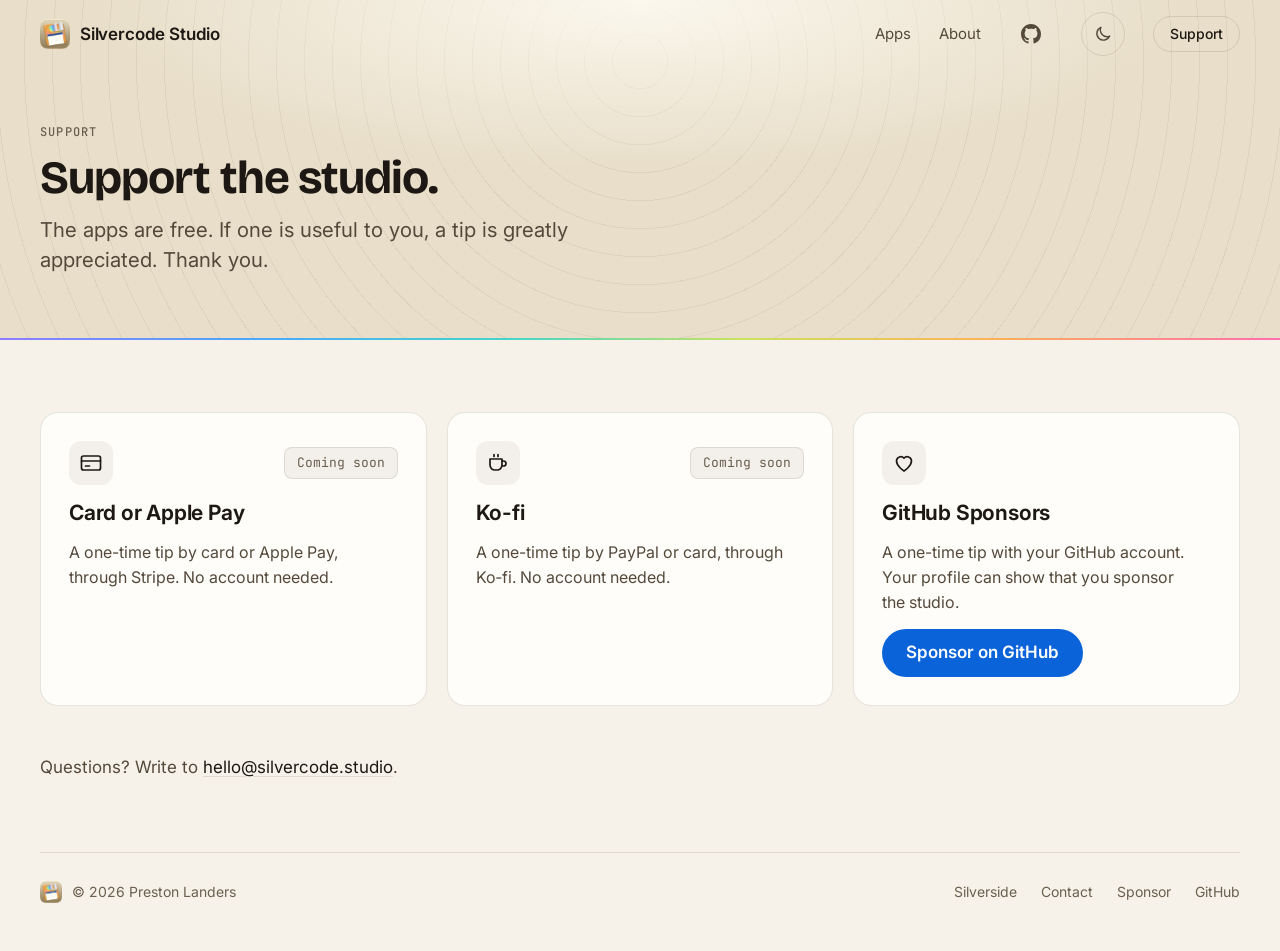
==== sponsor.html @ 9c510247 "Add a sponsor page, and give Silverplay its icon The apps will link to https://silvercode.studio/spo" ====
<!doctype html>
<html lang="en">
<head>
  <meta charset="utf-8">
  <meta name="viewport" content="width=device-width, initial-scale=1">
  <title>Support — Silvercode Studio</title>
  <meta name="description" content="Ways to tip Silvercode Studio for its free, open-source Mac apps: card or Apple Pay, Ko-fi, or GitHub Sponsors.">
  <meta name="color-scheme" content="dark light">
  <meta name="theme-color" content="#17110b" media="(prefers-color-scheme: dark)">
  <meta name="theme-color" content="#e8dec9" media="(prefers-color-scheme: light)">
  <link rel="canonical" href="https://silvercode.studio/sponsor">

  <meta property="og:type" content="website">
  <meta property="og:url" content="https://silvercode.studio/sponsor">
  <meta property="og:title" content="Support Silvercode Studio">
  <meta property="og:description" content="The apps are free. If one is useful to you, a tip is greatly appreciated.">

  <link rel="icon" type="image/png" href="images/icon.png">
  <link rel="apple-touch-icon" href="images/apple-touch-icon.png">

  <link rel="preconnect" href="https://fonts.googleapis.com">
  <link rel="preconnect" href="https://fonts.gstatic.com" crossorigin>
  <link rel="stylesheet" href="https://fonts.googleapis.com/css2?family=Inter:wght@400;500;600;700&amp;family=Bricolage+Grotesque:wght@600;700&amp;family=JetBrains+Mono:wght@400;500&amp;display=swap">
  <!-- A theme chosen with the button wins over the system appearance; set it before the page draws. -->
  <script>try { var t = localStorage.getItem("theme"); if (t) document.documentElement.dataset.theme = t; } catch (e) {}</script>
  <!-- tokens.css and site.css started as copies of Silverside's (docs/site/css), so the studio and the apps share one look. -->
  <link rel="stylesheet" href="css/tokens.css">
  <link rel="stylesheet" href="css/site.css">
  <link rel="stylesheet" href="css/studio.css">
</head>
<body>
  <a class="skip-link" href="#main">Skip to content</a>

  <div class="ss-grooves">
    <header class="gutter">
      <nav class="nav wrap" aria-label="Main">
        <a class="brand" href="/">
          <img src="images/icon.png" alt="" width="30" height="30">
          <span>Silvercode Studio</span>
        </a>
        <div class="nav-links">
          <a class="nav-more" href="/#apps">Apps</a>
          <a class="nav-more" href="/#about">About</a>
          <!-- GitHub's mark, from its Octicons set (MIT). GitHub allows it for a link to an account. -->
          <a class="nav-icon" href="https://github.com/SilvercodeStudio" aria-label="Silvercode Studio on GitHub" title="GitHub"><svg viewBox="0 0 16 16" width="20" height="20" fill="currentColor" aria-hidden="true"><path d="M8 0c4.42 0 8 3.58 8 8a8.013 8.013 0 0 1-5.45 7.59c-.4.08-.55-.17-.55-.38 0-.27.01-1.13.01-2.2 0-.75-.25-1.23-.54-1.48 1.78-.2 3.65-.88 3.65-3.95 0-.88-.31-1.59-.82-2.15.08-.2.36-1.02-.08-2.12 0 0-.67-.22-2.2.82-.64-.18-1.32-.27-2-.27-.68 0-1.36.09-2 .27-1.53-1.03-2.2-.82-2.2-.82-.44 1.1-.16 1.92-.08 2.12-.51.56-.82 1.28-.82 2.15 0 3.06 1.86 3.75 3.64 3.95-.23.2-.44.55-.51 1.07-.46.21-1.61.55-2.33-.66-.15-.24-.6-.83-1.23-.82-.67.01-.27.38.01.53.34.19.73.9.82 1.13.16.45.68 1.31 2.69.94 0 .67.01 1.3.01 1.49 0 .21-.15.45-.55.38A7.995 7.995 0 0 1 0 8c0-4.42 3.58-8 8-8Z"/></svg></a>
          <!-- Shown by js/site.js; without the script the page follows the system appearance. -->
          <button class="nav-icon theme-btn" type="button" aria-label="Switch appearance" title="Switch appearance" hidden><svg class="icon-sun" viewBox="0 0 24 24" width="20" height="20" fill="none" stroke="currentColor" stroke-width="1.7" stroke-linecap="round" stroke-linejoin="round" aria-hidden="true"><circle cx="12" cy="12" r="4"/><path d="M12 2.5v2M12 19.5v2M2.5 12h2M19.5 12h2M5.3 5.3l1.4 1.4M17.3 17.3l1.4 1.4M5.3 18.7l1.4-1.4M17.3 6.7l1.4-1.4"/></svg><svg class="icon-moon" viewBox="0 0 24 24" width="20" height="20" fill="none" stroke="currentColor" stroke-width="1.7" stroke-linecap="round" stroke-linejoin="round" aria-hidden="true"><path d="M20 14.5A8 8 0 0 1 9.5 4a8 8 0 1 0 10.5 10.5z"/></svg></button>
          <a class="ss-btn ss-btn--ghost ss-btn--small" href="sponsor.html" aria-current="page">Support</a>
          <!-- On a phone the links above give way to this menu; it opens without the script too. -->
          <details class="nav-menu">
            <summary class="nav-icon" aria-label="Menu" title="Menu"><svg viewBox="0 0 24 24" width="20" height="20" fill="none" stroke="currentColor" stroke-width="1.8" stroke-linecap="round" aria-hidden="true"><path d="M4 7h16M4 12h16M4 17h16"/></svg></summary>
            <div class="nav-menu__panel">
              <a href="/#apps">Apps</a>
              <a href="/#about">About</a>
              <a href="https://github.com/SilvercodeStudio"><svg viewBox="0 0 16 16" width="16" height="16" fill="currentColor" aria-hidden="true"><path d="M8 0c4.42 0 8 3.58 8 8a8.013 8.013 0 0 1-5.45 7.59c-.4.08-.55-.17-.55-.38 0-.27.01-1.13.01-2.2 0-.75-.25-1.23-.54-1.48 1.78-.2 3.65-.88 3.65-3.95 0-.88-.31-1.59-.82-2.15.08-.2.36-1.02-.08-2.12 0 0-.67-.22-2.2.82-.64-.18-1.32-.27-2-.27-.68 0-1.36.09-2 .27-1.53-1.03-2.2-.82-2.2-.82-.44 1.1-.16 1.92-.08 2.12-.51.56-.82 1.28-.82 2.15 0 3.06 1.86 3.75 3.64 3.95-.23.2-.44.55-.51 1.07-.46.21-1.61.55-2.33-.66-.15-.24-.6-.83-1.23-.82-.67.01-.27.38.01.53.34.19.73.9.82 1.13.16.45.68 1.31 2.69.94 0 .67.01 1.3.01 1.49 0 .21-.15.45-.55.38A7.995 7.995 0 0 1 0 8c0-4.42 3.58-8 8-8Z"/></svg>GitHub</a>
              <button class="theme-btn" type="button" hidden><svg class="icon-sun" viewBox="0 0 24 24" width="16" height="16" fill="none" stroke="currentColor" stroke-width="1.7" stroke-linecap="round" stroke-linejoin="round" aria-hidden="true"><circle cx="12" cy="12" r="4"/><path d="M12 2.5v2M12 19.5v2M2.5 12h2M19.5 12h2M5.3 5.3l1.4 1.4M17.3 17.3l1.4 1.4M5.3 18.7l1.4-1.4M17.3 6.7l1.4-1.4"/></svg><svg class="icon-moon" viewBox="0 0 24 24" width="16" height="16" fill="none" stroke="currentColor" stroke-width="1.7" stroke-linecap="round" stroke-linejoin="round" aria-hidden="true"><path d="M20 14.5A8 8 0 0 1 9.5 4a8 8 0 1 0 10.5 10.5z"/></svg><span class="theme-btn__label">Appearance</span></button>
            </div>
          </details>
        </div>
      </nav>
    </header>
    <section class="page-band page-band--wide" aria-labelledby="page-title">
      <div class="wrap">
        <span class="ss-eyebrow">Support</span>
        <h1 id="page-title" class="ss-display page-title">Support the studio.</h1>
        <p class="lead">The apps are free. If one is useful to you, a tip is greatly appreciated. Thank you.</p>
      </div>
      <div class="ss-iris edge-bottom" aria-hidden="true"></div>
    </section>
  </div>

  <main id="main" class="tips-section gutter">
    <div class="wrap">
      <!-- The apps link here as https://silvercode.studio/sponsor; GitHub Pages serves this file there. -->
      <div class="tips">
        <article class="ss-card">
          <div class="ss-card__head">
            <div class="ss-card__icon"><svg viewBox="0 0 24 24" fill="none" stroke="currentColor" stroke-width="1.7" stroke-linecap="round" stroke-linejoin="round" aria-hidden="true"><rect x="2.5" y="5" width="19" height="14" rx="2"/><path d="M2.5 10h19M6.5 15h4"/></svg></div>
            <span class="ss-chip ss-chip--soon">Coming soon</span>
          </div>
          <h2 class="ss-card__title">Card or Apple Pay</h2>
          <p class="ss-card__text">A one-time tip by card or Apple Pay, through Stripe. No account needed.</p>
          <!-- When the Stripe Payment Link is ready, take out the chip above and add:
          <a class="ss-btn" href="https://buy.stripe.com/...">Tip by card</a> -->
        </article>

        <article class="ss-card">
          <div class="ss-card__head">
            <div class="ss-card__icon"><svg viewBox="0 0 24 24" fill="none" stroke="currentColor" stroke-width="1.7" stroke-linecap="round" stroke-linejoin="round" aria-hidden="true"><path d="M4 8h12v6a5 5 0 0 1-5 5H9a5 5 0 0 1-5-5z"/><path d="M16 10h1.5a2.5 2.5 0 0 1 0 5H16"/><path d="M8 3.5v2M12 3.5v2"/></svg></div>
            <span class="ss-chip ss-chip--soon">Coming soon</span>
          </div>
          <h2 class="ss-card__title">Ko-fi</h2>
          <p class="ss-card__text">A one-time tip by PayPal or card, through Ko&#8209;fi. No account needed.</p>
          <!-- When Ko-fi is set up, take out the chip above and add:
          <a class="ss-btn" href="https://ko-fi.com/...">Tip on Ko-fi</a> -->
        </article>

        <article class="ss-card">
          <div class="ss-card__head">
            <div class="ss-card__icon"><svg viewBox="0 0 24 24" fill="none" stroke="currentColor" stroke-width="1.7" stroke-linecap="round" stroke-linejoin="round" aria-hidden="true"><path d="M12 20s-7.5-4.6-7.5-10.2A4.3 4.3 0 0 1 12 7.2a4.3 4.3 0 0 1 7.5 2.6C19.5 15.4 12 20 12 20z"/></svg></div>
          </div>
          <h2 class="ss-card__title">GitHub Sponsors</h2>
          <p class="ss-card__text">A one-time tip with your GitHub account. Your profile can show that you sponsor the studio.</p>
          <a class="ss-btn" href="https://github.com/sponsors/SilvercodeStudio">Sponsor on GitHub</a>
        </article>
      </div>
      <p class="tips-note">Questions? Write to <a href="mailto:hello@silvercode.studio">hello@silvercode.studio</a>.</p>
    </div>
  </main>

  <footer class="site-footer gutter">
    <div class="wrap">
      <div class="footer-brand">
        <img src="images/icon.png" alt="" width="22" height="22" loading="lazy">
        <span>© 2026 Preston Landers</span>
      </div>
      <nav class="footer-links" aria-label="Footer">
        <a href="https://silverside.app">Silverside</a>
        <a href="mailto:hello@silvercode.studio">Contact</a>
        <a href="sponsor.html">Sponsor</a>
        <a href="https://github.com/SilvercodeStudio">GitHub</a>
      </nav>
    </div>
  </footer>
  <script src="js/site.js" defer></script>
</body>
</html>
---- css/tokens.css ----
/* Silverside design tokens, as CSS custom properties.
   The source is the Silverside design system (tokens.json); keep the two in step. The colors are
   ahead of it: warm paper and dark brown since 2026-10-26, to match the new icon (it still has blue).
   Dark is the base theme. Light follows prefers-color-scheme, or data-theme on <html>. */

:root {
  color-scheme: dark;

  --ground: #17110b;
  --glow: rgba(255, 186, 102, 0.16);
  --groove: rgba(255, 228, 190, 0.055);
  --page: #110d09;
  --surface: #1c1712;
  --line: rgba(255, 240, 220, 0.09);
  --chip: rgba(255, 240, 220, 0.06);
  --ink: #f6f2ec;
  --ink-2: #bfb5a6;
  --ink-3: #9a8f80;
  --action: #1668e3;
  --action-hover: #2b79f2;
  --on-action: #ffffff;
  --verified: #3fd27a;
  --track-segment: #5c5144;
  --track-flagged: #b07a3e;
  --track-reread: #f29d38;
  --track-fixed: #3d8bff;
  --track-failed: #ff5a4f;
  --iris-1: #8f7bff;
  --iris-2: #4aa8ff;
  --iris-3: #45d6c8;
  --iris-4: #c9e35f;
  --iris-5: #ffb257;
  --iris-6: #ff6fae;
  --shadow-shot: 0 50px 120px rgba(0, 0, 0, 0.65), 0 0 0 1px rgba(255, 240, 220, 0.10);
  --shadow-window: 0 40px 60px rgba(0, 0, 0, 0.6);
  --backdrop: rgba(10, 8, 5, 0.86);
  --shadow-icon: 0 18px 36px rgba(0, 0, 0, 0.5);

  --space-1: 4px;
  --space-2: 8px;
  --space-3: 12px;
  --space-4: 16px;
  --space-5: 24px;
  --space-6: 28px;
  --space-7: 40px;
  --space-8: 56px;
  --space-9: 96px;
  --space-10: 140px;

  --radius-mark: 3px;
  --radius-chip: 8px;
  --radius-tile: 12px;
  --radius-shot: 14px;
  --radius-card: 18px;
  --radius-panel: 28px;
  --radius-pill: 999px;

  --container: 1200px;
  --container-shot: 1160px;
  --container-text: 680px;

  --font-display: "Bricolage Grotesque", -apple-system, BlinkMacSystemFont, Inter, sans-serif;
  --font-sans: -apple-system, BlinkMacSystemFont, "SF Pro Text", Inter, "Segoe UI", sans-serif;
  --font-mono: "JetBrains Mono", ui-monospace, Menlo, monospace;
}

@media (prefers-color-scheme: light) {
  :root:not([data-theme="dark"]) {
    color-scheme: light;
    --ground: #e8dec9;
    --glow: rgba(255, 252, 244, 0.85);
    --groove: rgba(96, 72, 36, 0.08);
    --page: #f7f2e9;
    --surface: #fffdf9;
    --line: rgba(60, 44, 20, 0.12);
    --chip: rgba(60, 44, 20, 0.06);
    --ink: #1d1813;
    --ink-2: #54493b;
    --ink-3: #6b5f4f;
    --action: #0a63d8;
    --action-hover: #0856bd;
    --verified: #13803d;
    --track-segment: #d9ccb2;
    --shadow-shot: 0 40px 100px rgba(70, 48, 18, 0.24), 0 0 0 1px rgba(60, 44, 20, 0.12);
    --shadow-window: 0 30px 50px rgba(70, 48, 18, 0.26);
    --shadow-icon: 0 18px 36px rgba(70, 48, 18, 0.30);
  }
}

:root[data-theme="light"] {
  color-scheme: light;
  --ground: #e8dec9;
  --glow: rgba(255, 252, 244, 0.85);
  --groove: rgba(96, 72, 36, 0.08);
  --page: #f7f2e9;
  --surface: #fffdf9;
  --line: rgba(60, 44, 20, 0.12);
  --chip: rgba(60, 44, 20, 0.06);
  --ink: #1d1813;
  --ink-2: #54493b;
  --ink-3: #6b5f4f;
  --action: #0a63d8;
  --action-hover: #0856bd;
  --verified: #13803d;
  --track-segment: #d9ccb2;
  --shadow-shot: 0 40px 100px rgba(70, 48, 18, 0.24), 0 0 0 1px rgba(60, 44, 20, 0.12);
  --shadow-window: 0 30px 50px rgba(70, 48, 18, 0.26);
  --shadow-icon: 0 18px 36px rgba(70, 48, 18, 0.30);
}
---- css/site.css ----
/* Silverside site styles. Colors, spacing, radii and fonts come from tokens.css; never hard-code them here.
   The ss- classes are the design system's components; the rest is this page's layout. */

/* ---------- Base ---------- */
*, *::before, *::after { box-sizing: border-box; }
html { scroll-behavior: smooth; -webkit-text-size-adjust: 100%; }
body {
  margin: 0;
  background: var(--page);
  color: var(--ink);
  font: 400 17px/1.55 var(--font-sans);
  -webkit-font-smoothing: antialiased;
  text-rendering: optimizeLegibility;
}
img { display: block; max-width: 100%; height: auto; }
a { color: var(--ink-2); text-decoration: none; }
a:hover { color: var(--ink); }
:focus-visible { outline: 2px solid var(--action); outline-offset: 3px; border-radius: 4px; }
h1, h2, h3, p, ul { margin: 0; }
code { font: 400 0.92em/1.4 var(--font-mono); padding: 1px 5px; border-radius: 5px; background: var(--chip); }

.skip-link { position: absolute; left: 16px; top: -64px; z-index: 10; padding: 10px 16px; border-radius: var(--radius-pill); background: var(--action); color: var(--on-action); font-weight: 600; }
.skip-link:focus { top: 12px; color: var(--on-action); }

.wrap { max-width: var(--container); margin: 0 auto; }
.gutter { padding-inline: clamp(16px, 4vw, 32px); }

/* ---------- Signature: GroovesHeader ---------- */
/* The rings are centered on the app icon: --groove-center is the icon's center inside the band. */
.ss-grooves {
  --groove-center: 50% 18%;
  background:
    radial-gradient(ellipse 60% 70% at 50% 0%, var(--glow), transparent 72%),
    repeating-radial-gradient(circle at var(--groove-center), transparent 0 27px, var(--groove) 27px 28px),
    var(--ground);
}
.ss-iris {
  height: 2px;
  background: linear-gradient(90deg, var(--iris-1) 0%, var(--iris-2) 20%, var(--iris-3) 40%, var(--iris-4) 58%, var(--iris-5) 77%, var(--iris-6) 100%);
}
/* Bricolage Grotesque: headlines 28px and up only. */
.ss-display { font-family: var(--font-display); font-weight: 700; color: var(--ink); text-wrap: balance; }
.ss-eyebrow { font: 500 12px/1.4 var(--font-mono); letter-spacing: .1em; text-transform: uppercase; color: var(--ink-3); }
.ss-detail { font: 400 12.5px/1.5 var(--font-mono); letter-spacing: .02em; color: var(--ink-3); }

/* ---------- Buttons ---------- */
.ss-btn {
  display: inline-flex; align-items: center; justify-content: center; gap: 10px;
  min-height: 48px; padding: 0 24px;
  border: 0; border-radius: var(--radius-pill);
  background: var(--action); color: var(--on-action);
  font: 600 17px/1 var(--font-sans); text-decoration: none; cursor: pointer;
  white-space: nowrap;
}
.ss-btn:hover { background: var(--action-hover); color: var(--on-action); }
.ss-btn svg { width: 18px; height: 18px; flex: none; }
.ss-btn--ghost { background: transparent; color: var(--ink); border: 1px solid var(--line); font-weight: 500; padding: 0 22px; }
.ss-btn--ghost:hover { background: var(--chip); color: var(--ink); }
.ss-btn--small { min-height: 36px; padding: 0 16px; font-size: 14px; font-weight: 500; }

/* ---------- Chips and status ---------- */
.ss-chips { display: flex; flex-wrap: wrap; gap: 8px; padding: 0; list-style: none; }
.ss-chip { font: 400 13px/1.4 var(--font-mono); padding: 6px 12px; border-radius: var(--radius-chip); background: var(--chip); border: 1px solid var(--line); color: var(--ink); }

/* ---------- Cards ---------- */
.ss-card { background: var(--surface); border: 1px solid var(--line); border-radius: var(--radius-card); padding: 28px; display: flex; flex-direction: column; gap: 14px; color: var(--ink); }
.ss-card__head { display: flex; align-items: center; justify-content: space-between; }
.ss-card__icon { width: 44px; height: 44px; border-radius: var(--radius-tile); background: var(--chip); display: flex; align-items: center; justify-content: center; color: var(--ink); flex: none; }
.ss-card__icon svg { width: 24px; height: 24px; }
.ss-card__icon--verified { color: var(--verified); }
.ss-card__num { font: 400 12px/1 var(--font-mono); color: var(--ink-3); }
.ss-card__title { font: 650 21px/1.3 var(--font-sans); letter-spacing: -.01em; }
.ss-card__text { color: var(--ink-2); font-size: 16px; text-wrap: pretty; }

/* ---------- Screenshots ---------- */
/* The captures have transparent corners outside the window's own (tools/shot.swift --radius), so the
   shadow follows the image's shape, not a box. */
.ss-shot { width: 100%; filter: drop-shadow(var(--shadow-window)); }

/* Each screenshot links to its full-size image; js/site.js opens it in this dialog instead of a new page. */
.zoom { display: block; cursor: zoom-in; }
.zoom picture { display: block; }
.viewer { width: 100vw; height: 100dvh; max-width: 100vw; max-height: 100dvh; margin: 0; padding: clamp(12px, 3vw, 40px); border: 0; background: transparent; cursor: zoom-out; }
.viewer[open] { display: flex; align-items: center; justify-content: center; }
.viewer::backdrop { background: var(--backdrop); }
.viewer img { max-width: 100%; max-height: 100%; width: auto; height: auto; filter: drop-shadow(var(--shadow-window)); }

/* ---------- Track map ---------- */
.ss-trackmap { display: flex; gap: 3px; height: 52px; }
.ss-trackmap__seg { position: relative; flex: 1 1 0; background: var(--track-segment); border-radius: var(--radius-mark); overflow: hidden; }
.ss-trackmap__seg--queued { background: var(--chip); }
.ss-trackmap__mark { position: absolute; top: 0; bottom: 0; width: 3px; }
.ss-trackmap__mark--flagged { background: var(--track-flagged); }
.ss-trackmap__mark--reread { background: var(--track-reread); }
.ss-trackmap__mark--fixed { background: var(--track-fixed); }
.ss-trackmap__mark--failed { background: var(--track-failed); }
.ss-legend { display: flex; flex-wrap: wrap; gap: 8px 20px; padding: 0; list-style: none; font-size: 13px; line-height: 1.4; color: var(--ink-2); }
.ss-legend li { display: flex; align-items: center; gap: 7px; }
.ss-legend i { width: 10px; height: 10px; border-radius: 2px; display: inline-block; flex: none; }

/* ---------- FAQ ---------- */
.ss-faq { display: grid; grid-template-columns: repeat(auto-fit, minmax(min(480px, 100%), 1fr)); column-gap: 48px; border-top: 1px solid var(--line); }
.ss-faq details { border-bottom: 1px solid var(--line); padding: 22px 0; }
.ss-faq summary { list-style: none; cursor: pointer; display: flex; align-items: center; justify-content: space-between; gap: 16px; font-weight: 600; font-size: 18px; line-height: 1.4; color: var(--ink); }
.ss-faq summary::-webkit-details-marker { display: none; }
.ss-faq summary svg { width: 16px; height: 16px; flex: none; color: var(--ink-3); transition: transform .2s; }
.ss-faq details[open] summary svg { transform: rotate(90deg); }
.ss-faq p { margin-top: 12px; color: var(--ink-2); font-size: 16px; text-wrap: pretty; }
.ss-faq p + p { margin-top: 8px; }

/* ---------- Page: header and hero ---------- */
/* The hero's band holds the nav (68px) and the hero; its rings center on the icon below them. */
.ss-grooves:has(> .hero-band) { --groove-center: 50% calc(68px + clamp(40px, 6vw, 80px) + 60px); }
.nav { min-height: 68px; display: flex; flex-wrap: wrap; align-items: center; justify-content: space-between; gap: 12px 24px; }
.brand { display: flex; align-items: center; gap: 10px; color: var(--ink); font-weight: 600; font-size: 17px; letter-spacing: -.01em; }
.brand:hover { color: var(--ink); }
.brand img { width: 30px; height: 30px; }
.nav-links { display: flex; flex-wrap: wrap; align-items: center; gap: 4px 28px; font-size: 15px; }
.nav-links a { color: var(--ink-2); }
.nav-links a:hover, .nav-links a.ss-btn { color: var(--ink); }
.nav-links a.ss-btn { color: var(--on-action); }
/* On a phone the nav keeps Download, and the links, GitHub, and the theme button move into a menu. */
.nav-menu { display: none; position: relative; }
@media (max-width: 599px) {
  .nav-links .nav-more, .nav-links > .nav-icon { display: none; }
  .nav-links { gap: 4px 12px; }
  .nav-menu { display: block; }
}
.nav-menu summary { list-style: none; cursor: pointer; border: 1px solid var(--line); }
.nav-menu summary::-webkit-details-marker { display: none; }
.nav-menu[open] summary { color: var(--ink); background: var(--chip); }
.nav-menu__panel { position: absolute; right: 0; top: calc(100% + 10px); z-index: 10; min-width: 200px; padding: var(--space-2); display: flex; flex-direction: column; background: var(--surface); border: 1px solid var(--line); border-radius: var(--radius-card); box-shadow: var(--shadow-icon); }
.nav-menu__panel a, .nav-menu__panel button { display: flex; align-items: center; gap: 10px; padding: 10px 12px; border: 0; border-radius: var(--radius-chip); background: transparent; color: var(--ink); font: inherit; font-size: 16px; text-align: left; cursor: pointer; }
.nav-menu__panel a:hover, .nav-menu__panel button:hover { color: var(--ink); background: var(--chip); }
.nav-menu__panel svg { flex: none; color: var(--ink-2); }
/* GitHub's mark alone, in a 44px target that does not make the bar taller. Grey only: GitHub's rule. */
.nav-icon { display: inline-flex; align-items: center; justify-content: center; width: 44px; height: 44px; margin-block: -12px; border-radius: var(--radius-pill); color: var(--ink-2); }
.nav-icon:hover { color: var(--ink); background: var(--chip); }
.nav-icon svg { display: block; }
/* The theme button: a sun to go light, a moon to go dark. js/site.js shows it and sets data-theme. */
.theme-btn { padding: 0; border: 1px solid var(--line); background: transparent; cursor: pointer; font: inherit; }
:root[data-theme="light"] .theme-btn .icon-sun, :root:not([data-theme="light"]) .theme-btn .icon-moon { display: none; }
/* Hidden until js/site.js shows it; .nav-icon and the menu's buttons would otherwise override [hidden]. */
.theme-btn[hidden] { display: none; }

.hero-band { position: relative; padding: clamp(40px, 6vw, 80px) clamp(16px, 4vw, 32px) clamp(96px, 17vw, 250px); text-align: center; }
.hero-stack { max-width: 860px; margin: 0 auto; display: flex; flex-direction: column; align-items: center; gap: 28px; }
.hero-icon { width: 120px; height: 120px; filter: drop-shadow(var(--shadow-icon)); }
.hero-title { font-size: clamp(42px, 5.6vw, 78px); line-height: 1.03; letter-spacing: -.024em; }
.lead { max-width: 620px; font-size: clamp(18px, 1.6vw, 21px); line-height: 1.5; color: var(--ink-2); text-wrap: pretty; }
.actions { display: flex; flex-wrap: wrap; justify-content: center; gap: 12px; }
.edge-bottom { position: absolute; left: 0; right: 0; bottom: 0; }
.edge-top { position: absolute; left: 0; right: 0; top: 0; }
/* The hero screenshot overlaps the iris rule: half on the ground band, half on the page. */
.hero-shot { position: relative; margin-top: calc(-1 * clamp(72px, 14vw, 210px)); }
.hero-shot .wrap { max-width: var(--container-shot); }
.hero-more { margin-top: var(--space-6); text-align: center; font-size: 15px; }
.hero-more a { color: var(--ink-2); }
.hero-more a:hover { color: var(--ink); }

/* ---------- Page: screenshots ---------- */
.gallery { max-width: var(--container-shot); margin: 0 auto; padding-block: clamp(48px, 6vw, 72px) 0; display: flex; flex-direction: column; gap: var(--space-9); }
.gallery-group { display: flex; flex-direction: column; gap: var(--space-8); }
.gallery-title { font: 650 21px/1.3 var(--font-sans); letter-spacing: -.01em; color: var(--ink); }
.gallery-item { margin: 0; display: flex; flex-direction: column; gap: var(--space-5); }
.gallery-item figcaption { max-width: var(--container-text); color: var(--ink-2); font-size: 16px; text-wrap: pretty; }
.gallery-item figcaption strong { color: var(--ink); font-weight: 600; }
/* Small windows (the welcome, Settings) sit side by side. --shot-width keeps each at the scale of the
   full windows above (about 0.42 of the capture's pixels), so their text is the same size. */
.gallery-pair { display: grid; grid-template-columns: repeat(auto-fit, minmax(min(400px, 100%), 1fr)); gap: var(--space-8) var(--space-7); align-items: start; }
.gallery-pair .ss-shot { max-width: var(--shot-width, 560px); }

/* A small page (privacy) keeps the band short. */
.page-band { position: relative; padding: clamp(32px, 5vw, 56px) clamp(16px, 4vw, 32px) clamp(40px, 6vw, 64px); }
.page-band .wrap { max-width: var(--container-text); display: flex; flex-direction: column; gap: 12px; }
.page-title { font-size: clamp(32px, 3.6vw, 48px); line-height: 1.08; letter-spacing: -.02em; }
.prose { max-width: var(--container-text); margin: 0 auto; padding-block: clamp(48px, 6vw, 72px) 0; display: flex; flex-direction: column; gap: 16px; color: var(--ink-2); }
.prose h2 { margin-top: 24px; font: 650 21px/1.3 var(--font-sans); letter-spacing: -.01em; color: var(--ink); }
.prose a { color: var(--ink); text-decoration: underline; text-decoration-color: var(--line); text-underline-offset: 3px; }
.prose a:hover { text-decoration-color: currentColor; }
.prose ul, .prose ol { padding-left: 22px; display: flex; flex-direction: column; gap: 8px; }


.ss-announce { display: inline-flex; align-items: center; gap: 10px; min-height: 36px;
  padding: 4px 16px 4px 4px; border-radius: var(--radius-pill);
  background: var(--chip); border: 1px solid var(--line);
  color: var(--ink-2); font-size: 14px; line-height: 1.3; text-align: left; }
.ss-announce:hover { color: var(--ink); border-color: var(--ink-3); }
.ss-announce__tag { flex: none; padding: 5px 10px; border-radius: var(--radius-pill);
  background: var(--ink); color: var(--page);
  margin-left: 0.3rem;
  font: 500 11.5px/1 var(--font-mono); letter-spacing: .08em; text-transform: uppercase; }


/* ---------- Page: sections ---------- */
.credits { padding-top: clamp(48px, 6vw, 72px); }
.credits .wrap { max-width: 1000px; display: flex; flex-wrap: wrap; justify-content: center; align-items: baseline; gap: 12px 40px; text-align: center; }
.credit-group { display: flex; flex-wrap: wrap; justify-content: center; align-items: baseline; gap: 6px 14px; }
.credit-group a { font-size: 18px; font-weight: 600; color: var(--ink-2); }
.credit-group a:hover { color: var(--ink); }
@media (max-width: 599px) {
  .credits .wrap { flex-direction: column; align-items: center; gap: 14px; }
  .credit-group { gap: 4px 12px; }
  .credit-group a { font-size: 16px; }
}

.section { padding-top: clamp(88px, 10vw, 140px); }
.section-head { max-width: var(--container-text); display: flex; flex-direction: column; gap: 16px; margin-bottom: clamp(32px, 4vw, 56px); }
.section-head p { color: var(--ink-2); font-size: 19px; text-wrap: pretty; }
.section-title { font-size: clamp(32px, 3.6vw, 48px); line-height: 1.08; letter-spacing: -.02em; }

.steps { display: grid; grid-template-columns: repeat(auto-fit, minmax(min(300px, 100%), 1fr)); gap: 20px; }
.features { display: grid; grid-template-columns: repeat(auto-fit, minmax(min(340px, 100%), 1fr)); gap: 20px; }

.spotlight { display: grid; grid-template-columns: repeat(auto-fit, minmax(min(440px, 100%), 1fr)); gap: clamp(32px, 5vw, 56px); align-items: center; }
.spotlight-text { display: flex; flex-direction: column; gap: 16px; max-width: 480px; }
.spotlight-text p { color: var(--ink-2); text-wrap: pretty; }
.spotlight-title { font-size: clamp(28px, 3vw, 38px); line-height: 1.12; letter-spacing: -.016em; }
.spotlight-text .ss-chips { margin-top: 8px; }
/* On one column the image goes under its text, whichever side it sits on wide screens. */
@media (max-width: 919px) { .spotlight-text { order: -1; } }

.result-panel { padding: clamp(20px, 3vw, 32px); gap: 18px; }
.result { display: flex; align-items: center; gap: 12px; }
.result svg { width: 26px; height: 26px; flex: none; color: var(--verified); }
.result strong { display: block; font-weight: 600; font-size: 18px; }

.report-crop { border-radius: var(--radius-shot); overflow: hidden; box-shadow: var(--shadow-shot); aspect-ratio: 1 / 1; }
.report-crop img { width: 100%; height: 100%; object-fit: cover; object-position: 100% 0; }
.report-crop .zoom, .report-crop picture { height: 100%; }
.sheet { display: flex; justify-content: center; }
.sheet img { width: min(440px, 100%); }

.faq .section-title { margin-bottom: 40px; }

/* ---------- Page: download panel, acknowledgments, footer ---------- */
.download { padding-top: clamp(96px, 11vw, 160px); }
.download-panel { --groove-center: 50% calc(clamp(56px, 7vw, 96px) + 42px); position: relative; overflow: hidden; border: 1px solid var(--line); border-radius: var(--radius-panel); padding: clamp(56px, 7vw, 96px) clamp(20px, 4vw, 48px); text-align: center; display: flex; flex-direction: column; align-items: center; gap: 24px; }
.download-icon { width: 84px; height: 84px; filter: drop-shadow(var(--shadow-icon)); }
.download-title { font-size: clamp(32px, 3.8vw, 52px); line-height: 1.06; letter-spacing: -.02em; }
.download-panel .lead { max-width: 520px; font-size: 18px; }

.acks { padding-top: clamp(56px, 7vw, 96px); }
.acks .wrap { display: flex; flex-direction: column; gap: 20px; }
.acks ul { list-style: none; padding: 0; display: grid; grid-template-columns: repeat(auto-fit, minmax(min(360px, 100%), 1fr)); gap: 10px 40px; font-size: 14px; line-height: 1.5; color: var(--ink-3); }
.acks a { color: var(--ink-2); font-weight: 500; }
.acks a:hover { color: var(--ink); }
.acks-note { max-width: 72ch; font-size: 14px; line-height: 1.5; color: var(--ink-3); }

.site-footer { padding-block: clamp(48px, 6vw, 72px) 48px; }
.site-footer .wrap { display: flex; flex-wrap: wrap; align-items: center; justify-content: space-between; gap: 20px 32px; padding-top: 28px; border-top: 1px solid var(--line); font-size: 14px; color: var(--ink-3); }
.footer-brand { display: flex; align-items: center; gap: 10px; }
.footer-brand img { width: 22px; height: 22px; }
.footer-links { display: flex; flex-wrap: wrap; gap: 8px 24px; }
.footer-links a { color: var(--ink-3); display: inline-flex; align-items: center; gap: 6px; }
.footer-links svg { width: 16px; height: 16px; }
.footer-links a:hover { color: var(--ink); }

@media (prefers-reduced-motion: reduce) {
  html { scroll-behavior: auto; }
  .ss-faq summary svg { transition: none; }
}
---- css/studio.css ----
/* Silvercode Studio's own rules, on top of tokens.css and site.css (Silverside's look). Colors and
   radii still come from tokens.css. */

/* site.css gives nav buttons white text (for Silverside's blue Download); a ghost button needs ink. */
.nav-links a.ss-btn--ghost { color: var(--ink); }
.ss-chip--available { color: var(--verified); }
.ss-chip--soon { color: var(--ink-3); }

/* The home page: the app cards and the About text. */
.apps, .tips { display: grid; grid-template-columns: repeat(auto-fit, minmax(min(320px, 100%), 1fr)); gap: 20px; }
.app-icon { width: 64px; height: 64px; border-radius: var(--radius-tile); filter: drop-shadow(var(--shadow-icon)); }
.app-icon--soon { display: flex; align-items: center; justify-content: center; background: var(--chip); border: 1px solid var(--line); color: var(--ink-3); filter: none; }
.app-icon--soon svg { width: 30px; height: 30px; }
.app-link { margin-top: auto; padding-top: 6px; font-weight: 600; color: var(--ink); }
.app-link:hover { text-decoration: underline; text-underline-offset: 3px; }
.about { max-width: var(--container-text); display: flex; flex-direction: column; gap: 16px; color: var(--ink-2); font-size: 18px; text-wrap: pretty; }
.about a { color: var(--ink); text-decoration: underline; text-decoration-color: var(--line); text-underline-offset: 3px; }
.about a:hover { text-decoration-color: currentColor; }

/* The sponsor page: one card for each way to tip, its button at the bottom. */
.tips-section { padding-top: clamp(48px, 6vw, 72px); }
.tips .ss-btn { margin-top: auto; align-self: flex-start; }
.tips-note { max-width: var(--container-text); margin-top: clamp(32px, 4vw, 48px); color: var(--ink-2); text-wrap: pretty; }
.tips-note a { color: var(--ink); text-decoration: underline; text-decoration-color: var(--line); text-underline-offset: 3px; }
.tips-note a:hover { text-decoration-color: currentColor; }
/* The heading lines up with the cards' left edge, not the narrower text column. */
.page-band--wide .wrap { max-width: var(--container); }
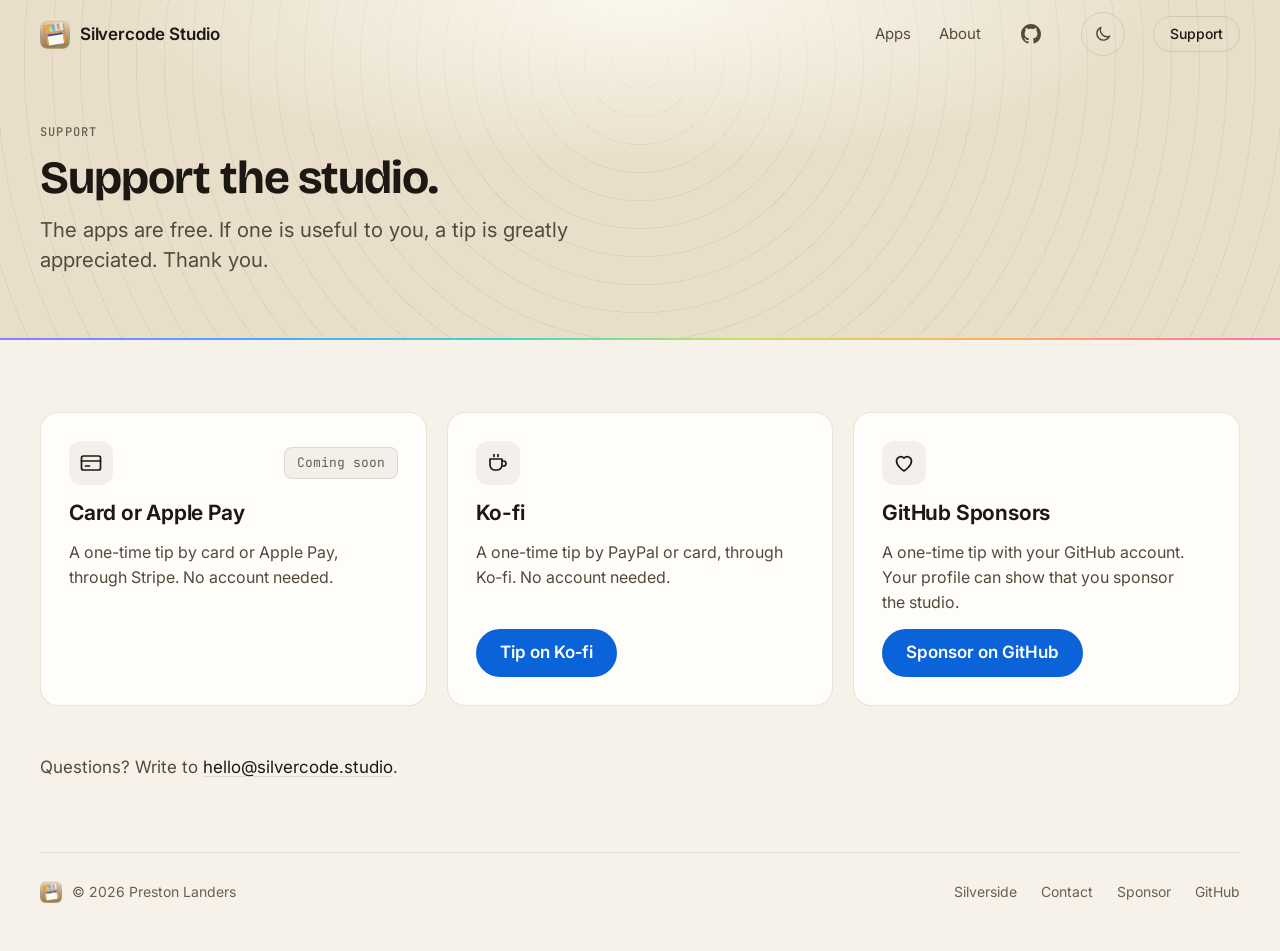
==== commit 4fd05ad9: "Ko-fi link" ====
--- a/sponsor.html
+++ b/sponsor.html
@@ -87,12 +87,10 @@
         <article class="ss-card">
           <div class="ss-card__head">
             <div class="ss-card__icon"><svg viewBox="0 0 24 24" fill="none" stroke="currentColor" stroke-width="1.7" stroke-linecap="round" stroke-linejoin="round" aria-hidden="true"><path d="M4 8h12v6a5 5 0 0 1-5 5H9a5 5 0 0 1-5-5z"/><path d="M16 10h1.5a2.5 2.5 0 0 1 0 5H16"/><path d="M8 3.5v2M12 3.5v2"/></svg></div>
-            <span class="ss-chip ss-chip--soon">Coming soon</span>
           </div>
           <h2 class="ss-card__title">Ko-fi</h2>
           <p class="ss-card__text">A one-time tip by PayPal or card, through Ko&#8209;fi. No account needed.</p>
-          <!-- When Ko-fi is set up, take out the chip above and add:
-          <a class="ss-btn" href="https://ko-fi.com/...">Tip on Ko-fi</a> -->
+          <a class="ss-btn" href="https://ko-fi.com/silvercode_studio">Tip on Ko&#8209;fi</a>
         </article>
 
         <article class="ss-card">
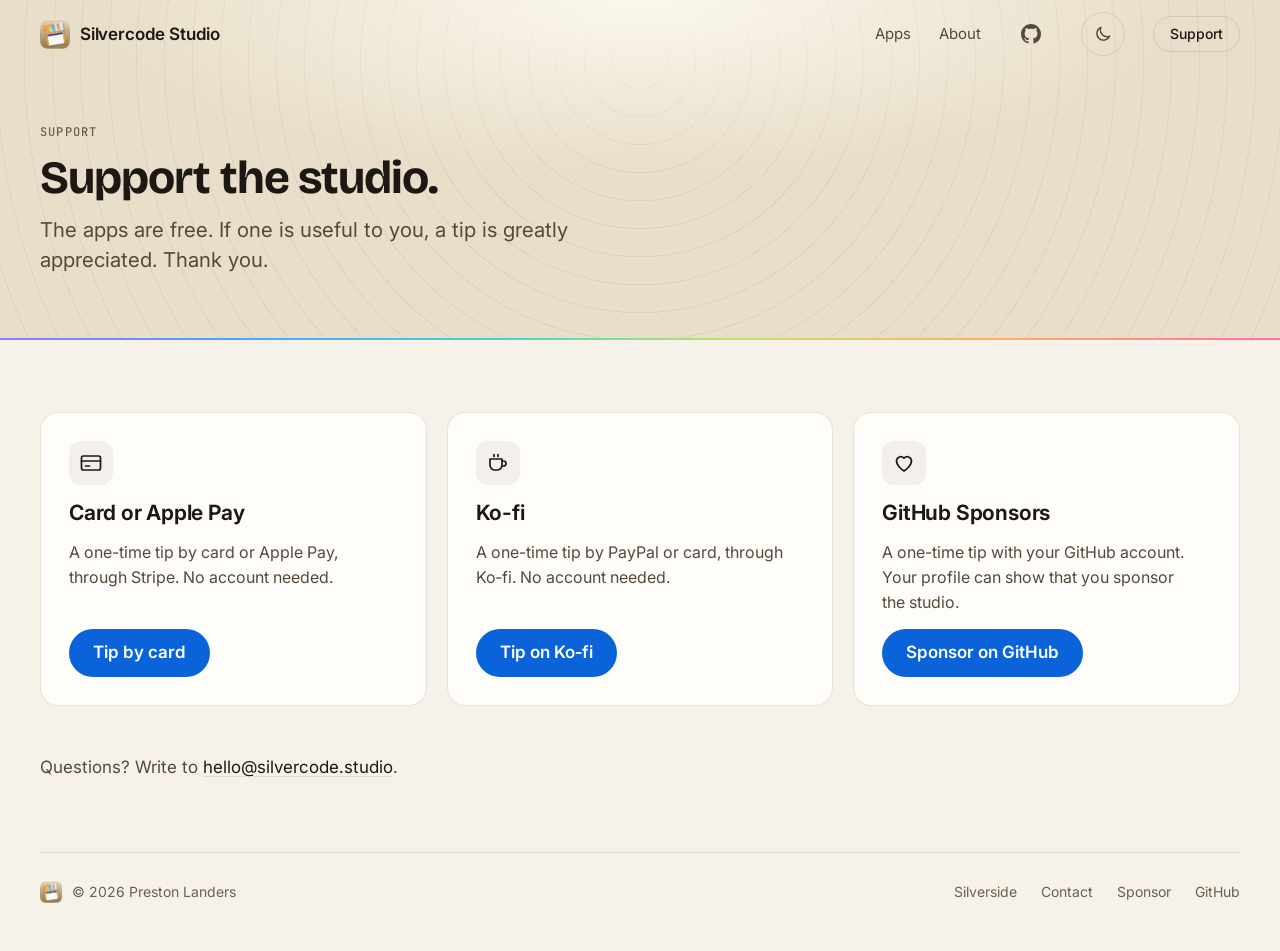
==== commit 4973342f: "Stripe link" ====
--- a/sponsor.html
+++ b/sponsor.html
@@ -76,12 +76,10 @@
         <article class="ss-card">
           <div class="ss-card__head">
             <div class="ss-card__icon"><svg viewBox="0 0 24 24" fill="none" stroke="currentColor" stroke-width="1.7" stroke-linecap="round" stroke-linejoin="round" aria-hidden="true"><rect x="2.5" y="5" width="19" height="14" rx="2"/><path d="M2.5 10h19M6.5 15h4"/></svg></div>
-            <span class="ss-chip ss-chip--soon">Coming soon</span>
           </div>
           <h2 class="ss-card__title">Card or Apple Pay</h2>
           <p class="ss-card__text">A one-time tip by card or Apple Pay, through Stripe. No account needed.</p>
-          <!-- When the Stripe Payment Link is ready, take out the chip above and add:
-          <a class="ss-btn" href="https://buy.stripe.com/...">Tip by card</a> -->
+          <a class="ss-btn" href="https://buy.stripe.com/7sYaEW8kKafJcpteoH7N600">Tip by card</a>
         </article>
 
         <article class="ss-card">
